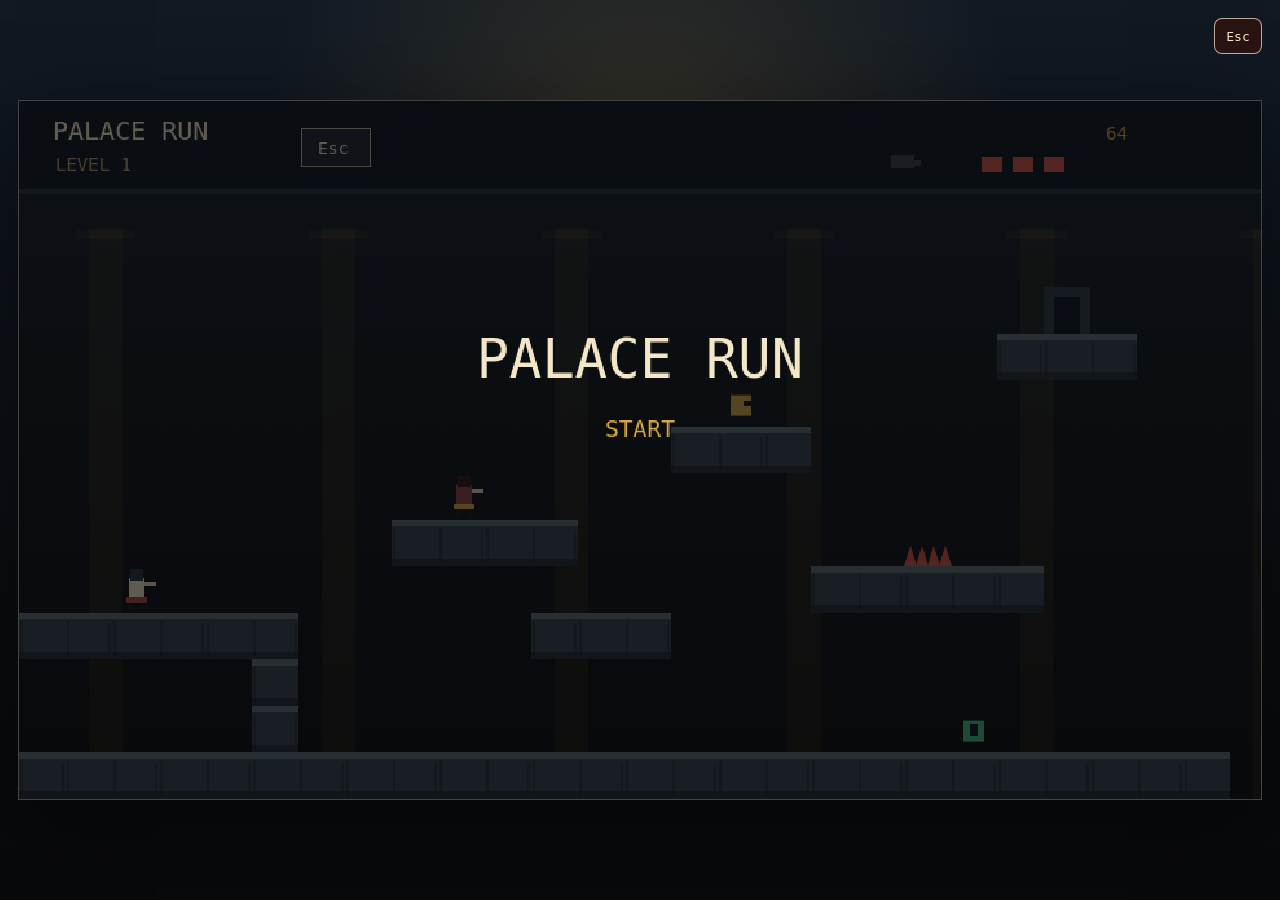
==== index.html @ 2d476b08 "Initial Palace Run prototype" ====
<!doctype html>
<html lang="en">
  <head>
    <meta charset="utf-8">
    <meta name="viewport" content="width=device-width, initial-scale=1">
    <title>Palace Run</title>
    <link rel="stylesheet" href="styles.css">
  </head>
  <body>
    <main class="shell">
      <canvas id="game" width="960" height="540" aria-label="Palace Run game canvas"></canvas>
      <button class="exit-button" data-action="quit" type="button">Esc</button>
      <div class="touch" aria-hidden="true">
        <button data-key="ArrowLeft">Left</button>
        <button data-key="ArrowRight">Right</button>
        <button data-key="ArrowUp">Up</button>
        <button data-key="Space">Blade</button>
        <button data-action="quit">Quit</button>
      </div>
    </main>
    <script src="src/game.js"></script>
  </body>
</html>
---- styles.css ----
:root {
  color-scheme: dark;
  --ink: #f3e7c8;
  --muted: #b7a179;
  --shadow: #15120f;
  --stone: #4d5a65;
  --stone-dark: #26323d;
  --gold: #d7a746;
  --jade: #41b883;
  --danger: #d35345;
  --night: #0e1117;
}

* {
  box-sizing: border-box;
}

html,
body {
  margin: 0;
  min-height: 100%;
  overflow: hidden;
  background:
    radial-gradient(circle at 50% 16%, rgba(215, 167, 70, 0.16), transparent 38%),
    linear-gradient(180deg, #111923 0%, #0b0e12 62%, #08090b 100%);
  color: var(--ink);
  font-family: ui-monospace, "SFMono-Regular", Menlo, Monaco, Consolas, monospace;
}

.shell {
  min-height: 100vh;
  display: grid;
  place-items: center;
  padding: 18px;
}

canvas {
  display: block;
  width: min(100vw - 36px, 1280px);
  height: auto;
  max-height: calc(100vh - 36px);
  image-rendering: pixelated;
  background: #10151c;
  border: 1px solid rgba(243, 231, 200, 0.22);
  box-shadow: 0 28px 90px rgba(0, 0, 0, 0.5);
}

.exit-button {
  position: fixed;
  top: 18px;
  right: 18px;
  z-index: 10;
  min-width: 48px;
  height: 36px;
  border: 1px solid rgba(243, 231, 200, 0.72);
  border-radius: 8px;
  background: rgba(43, 19, 18, 0.96);
  color: var(--ink);
  font: inherit;
  font-size: 13px;
  backdrop-filter: blur(8px);
}

.exit-button:active {
  background: rgba(211, 83, 69, 0.36);
}

.touch {
  position: fixed;
  left: 50%;
  bottom: 18px;
  display: none;
  grid-template-columns: repeat(5, 58px);
  gap: 8px;
  transform: translateX(-50%);
}

.touch button {
  min-width: 0;
  height: 46px;
  border: 1px solid rgba(243, 231, 200, 0.28);
  border-radius: 8px;
  background: rgba(20, 24, 30, 0.72);
  color: var(--ink);
  font: inherit;
  font-size: 12px;
  backdrop-filter: blur(8px);
}

.touch button:active {
  background: rgba(215, 167, 70, 0.36);
}

@media (pointer: coarse), (max-width: 720px) {
  .shell {
    padding: 8px;
    align-content: start;
    padding-top: 12px;
  }

  canvas {
    width: calc(100vw - 16px);
    max-height: calc(100vh - 86px);
  }

  .touch {
    display: grid;
  }
}
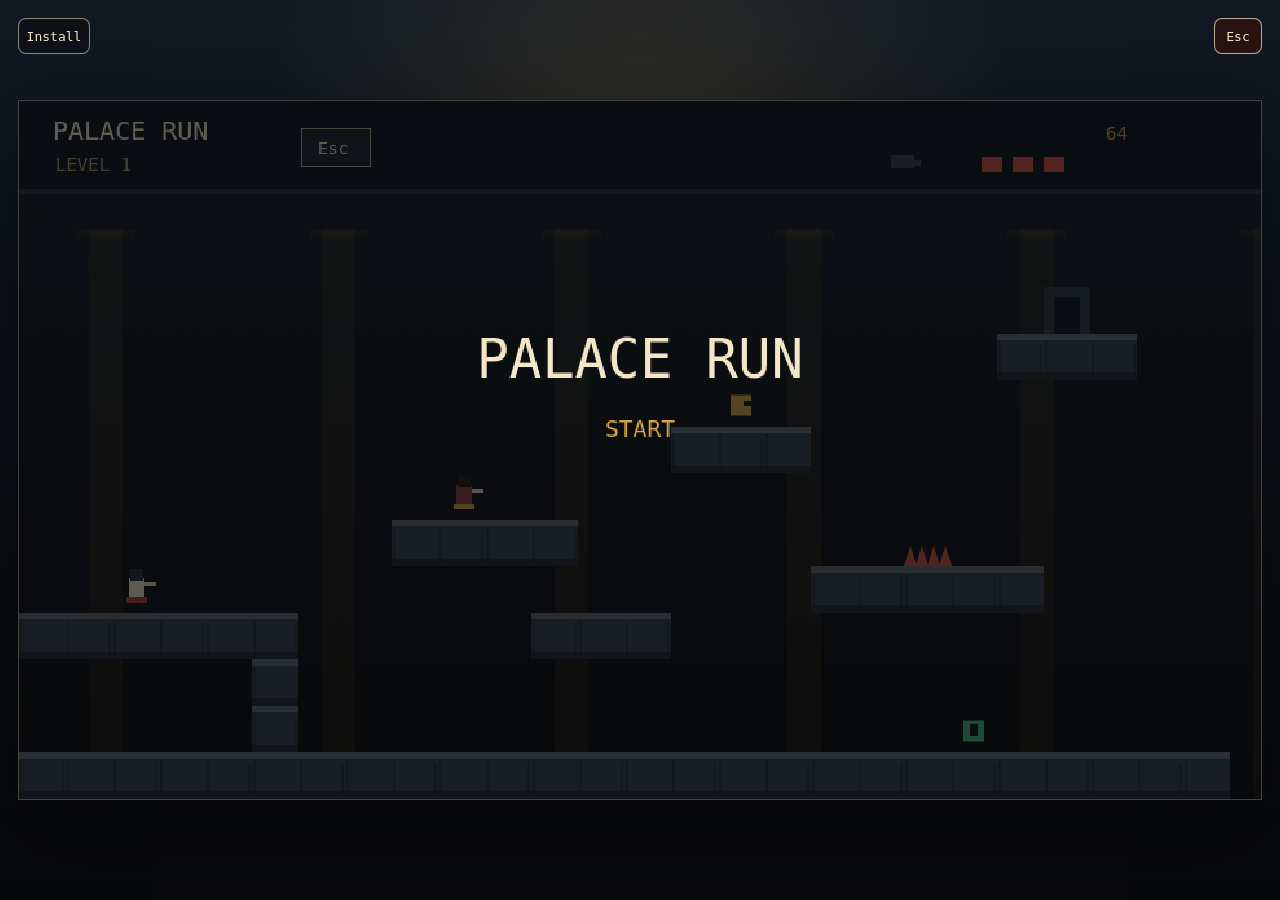
==== commit 742f04e3: "Add installation page and quick start" ====
--- a/index.html
+++ b/index.html
@@ -8,6 +8,7 @@
   </head>
   <body>
     <main class="shell">
+      <a class="install-link" href="install.html">Install</a>
       <canvas id="game" width="960" height="540" aria-label="Palace Run game canvas"></canvas>
       <button class="exit-button" data-action="quit" type="button">Esc</button>
       <div class="touch" aria-hidden="true">
--- a/styles.css
+++ b/styles.css
@@ -19,7 +19,6 @@
 body {
   margin: 0;
   min-height: 100%;
-  overflow: hidden;
   background:
     radial-gradient(circle at 50% 16%, rgba(215, 167, 70, 0.16), transparent 38%),
     linear-gradient(180deg, #111923 0%, #0b0e12 62%, #08090b 100%);
@@ -27,11 +26,39 @@
   font-family: ui-monospace, "SFMono-Regular", Menlo, Monaco, Consolas, monospace;
 }
 
+body:not(.docs-page) {
+  overflow: hidden;
+}
+
 .shell {
   min-height: 100vh;
   display: grid;
   place-items: center;
   padding: 18px;
+}
+
+.install-link {
+  position: fixed;
+  top: 18px;
+  left: 18px;
+  z-index: 10;
+  min-width: 72px;
+  height: 36px;
+  display: inline-grid;
+  place-items: center;
+  border: 1px solid rgba(243, 231, 200, 0.56);
+  border-radius: 8px;
+  background: rgba(14, 17, 23, 0.86);
+  color: var(--ink);
+  font-size: 13px;
+  text-decoration: none;
+  backdrop-filter: blur(8px);
+}
+
+.install-link:hover,
+.top-nav a:hover {
+  border-color: rgba(215, 167, 70, 0.92);
+  color: #fff3d4;
 }
 
 canvas {
@@ -91,6 +118,135 @@
   background: rgba(215, 167, 70, 0.36);
 }
 
+.docs-page {
+  overflow: auto;
+}
+
+.install-shell {
+  width: min(960px, calc(100vw - 32px));
+  margin: 0 auto;
+  padding: 28px 0 52px;
+}
+
+.top-nav {
+  display: flex;
+  justify-content: flex-end;
+  gap: 10px;
+  margin-bottom: 56px;
+}
+
+.top-nav a {
+  min-width: 86px;
+  height: 38px;
+  display: inline-grid;
+  place-items: center;
+  border: 1px solid rgba(243, 231, 200, 0.26);
+  border-radius: 8px;
+  background: rgba(14, 17, 23, 0.72);
+  color: var(--ink);
+  font-size: 13px;
+  text-decoration: none;
+}
+
+.top-nav a[aria-current="page"] {
+  border-color: rgba(215, 167, 70, 0.74);
+  color: #fff3d4;
+}
+
+.install-hero {
+  max-width: 760px;
+  margin-bottom: 34px;
+}
+
+.eyebrow {
+  margin: 0 0 10px;
+  color: var(--gold);
+  font-size: 13px;
+  text-transform: uppercase;
+}
+
+.install-hero h1 {
+  margin: 0 0 16px;
+  color: #fff3d4;
+  font-size: clamp(40px, 7vw, 72px);
+  line-height: 0.95;
+  letter-spacing: 0;
+}
+
+.install-hero p,
+.install-notes li {
+  color: var(--muted);
+  line-height: 1.65;
+}
+
+.install-steps {
+  display: grid;
+  grid-template-columns: repeat(3, minmax(0, 1fr));
+  gap: 14px;
+  margin: 0 0 18px;
+}
+
+.install-steps article,
+.install-notes {
+  border: 1px solid rgba(243, 231, 200, 0.18);
+  border-radius: 8px;
+  background: rgba(14, 17, 23, 0.76);
+  box-shadow: 0 18px 54px rgba(0, 0, 0, 0.28);
+}
+
+.install-steps article {
+  min-width: 0;
+  padding: 18px;
+}
+
+.step-number {
+  width: 34px;
+  height: 34px;
+  display: inline-grid;
+  place-items: center;
+  border: 1px solid rgba(215, 167, 70, 0.64);
+  border-radius: 50%;
+  color: var(--gold);
+}
+
+.install-steps h2,
+.install-notes h2 {
+  margin: 16px 0 12px;
+  color: #fff3d4;
+  font-size: 18px;
+  letter-spacing: 0;
+}
+
+pre {
+  margin: 0;
+  min-height: 96px;
+  overflow-x: auto;
+  padding: 14px;
+  border: 1px solid rgba(77, 90, 101, 0.72);
+  border-radius: 8px;
+  background: rgba(8, 9, 11, 0.78);
+  color: var(--ink);
+  font-size: 12px;
+  line-height: 1.5;
+}
+
+code {
+  font-family: inherit;
+}
+
+.install-notes {
+  padding: 18px 22px 22px;
+}
+
+.install-notes ul {
+  margin: 0;
+  padding-left: 20px;
+}
+
+.install-notes li + li {
+  margin-top: 8px;
+}
+
 @media (pointer: coarse), (max-width: 720px) {
   .shell {
     padding: 8px;
@@ -106,4 +262,27 @@
   .touch {
     display: grid;
   }
-}
+
+  .install-link {
+    top: 12px;
+    left: 12px;
+  }
+}
+
+@media (max-width: 820px) {
+  .install-shell {
+    padding-top: 18px;
+  }
+
+  .top-nav {
+    margin-bottom: 42px;
+  }
+
+  .install-steps {
+    grid-template-columns: 1fr;
+  }
+
+  pre {
+    min-height: auto;
+  }
+}
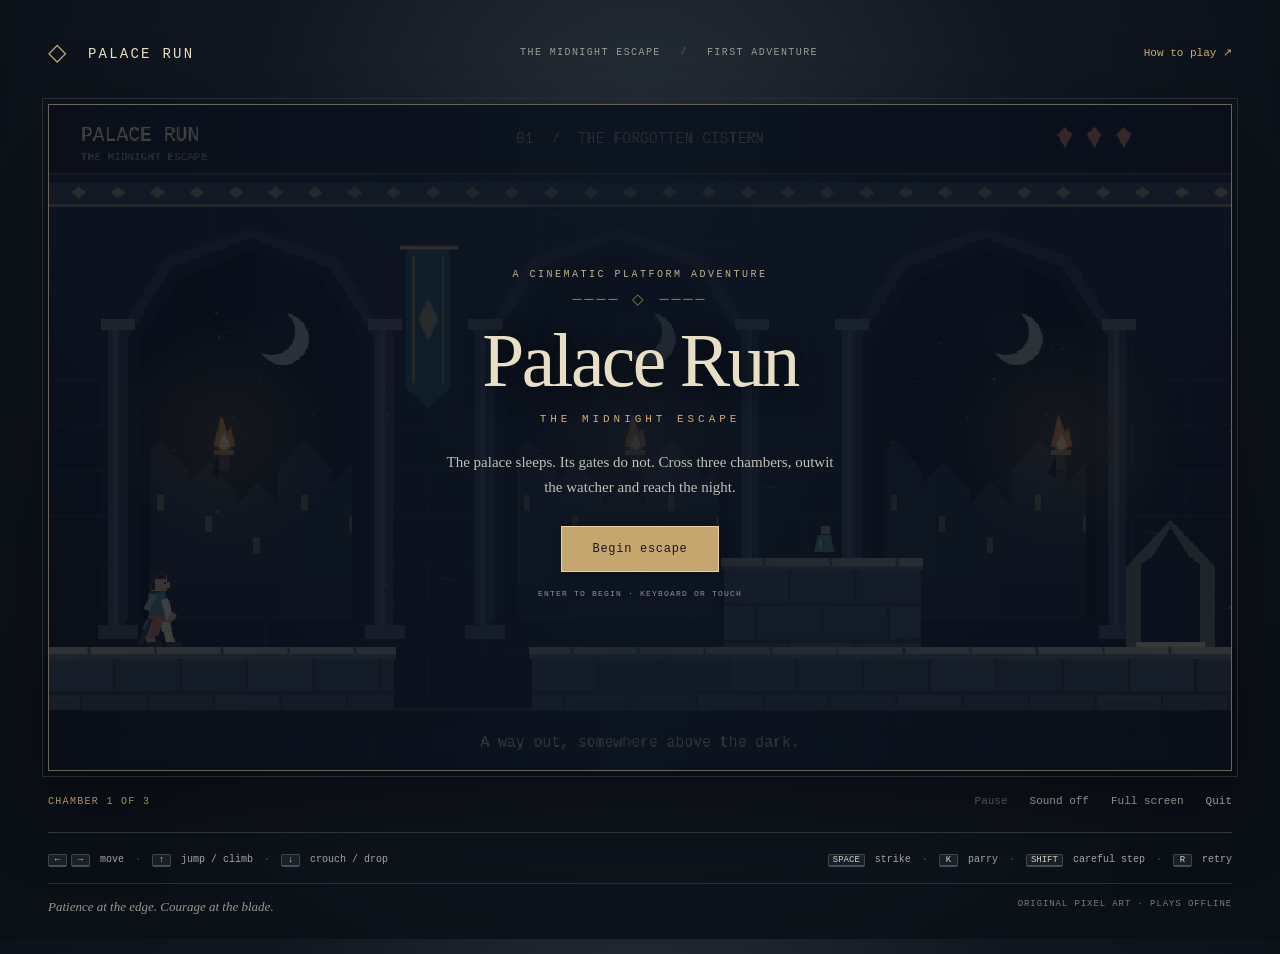
==== commit 8b9ad5c4: "Preserve Palace Run prototype and add classic Prince of Persia launchers" ====
--- a/index.html
+++ b/index.html
@@ -1,24 +1,41 @@
 <!doctype html>
 <html lang="en">
-  <head>
-    <meta charset="utf-8">
-    <meta name="viewport" content="width=device-width, initial-scale=1">
-    <title>Palace Run</title>
-    <link rel="stylesheet" href="styles.css">
-  </head>
-  <body>
-    <main class="shell">
-      <a class="install-link" href="install.html">Install</a>
-      <canvas id="game" width="960" height="540" aria-label="Palace Run game canvas"></canvas>
-      <button class="exit-button" data-action="quit" type="button">Esc</button>
-      <div class="touch" aria-hidden="true">
-        <button data-key="ArrowLeft">Left</button>
-        <button data-key="ArrowRight">Right</button>
-        <button data-key="ArrowUp">Up</button>
-        <button data-key="Space">Blade</button>
-        <button data-action="quit">Quit</button>
-      </div>
-    </main>
-    <script src="src/game.js"></script>
-  </body>
-</html>
+<head>
+  <meta charset="utf-8"><meta name="viewport" content="width=device-width, initial-scale=1">
+  <meta name="description" content="Palace Run: a short cinematic platform adventure. Cross the palace, face its watcher, escape into the night.">
+  <title>Palace Run — The Midnight Escape</title><link rel="stylesheet" href="styles.css">
+</head>
+<body>
+  <main class="shell">
+    <header class="masthead">
+      <a class="wordmark" href="index.html"><span class="emblem" aria-hidden="true">◇</span> PALACE RUN</a>
+      <span class="edition">THE MIDNIGHT ESCAPE <span> / </span> FIRST ADVENTURE</span>
+      <a class="text-link" href="install.html">How to play ↗</a>
+    </header>
+    <section class="game-stage" id="stage" aria-label="Game">
+      <canvas id="game" width="960" height="540" tabindex="0" aria-label="Palace Run. Arrow keys move and jump, Space strikes, K parries, Shift walks carefully, Escape pauses." aria-describedby="controls">This game requires Canvas support.</canvas>
+      <div class="overlay" id="overlay"><div class="title-card">
+        <p class="kicker" id="overlay-kicker">A CINEMATIC PLATFORM ADVENTURE</p><div class="ornament" aria-hidden="true">──── ◇ ────</div>
+        <h1 id="overlay-title">Palace Run</h1><p class="subtitle">THE MIDNIGHT ESCAPE</p>
+        <p class="story" id="overlay-description">The palace sleeps. Its gates do not. Cross three chambers, outwit the watcher and reach the night.</p>
+        <button class="primary" id="primary" type="button">Begin escape</button><p class="start-hint">ENTER TO BEGIN · KEYBOARD OR TOUCH</p>
+      </div></div>
+    </section>
+    <div class="game-toolbar"><span class="room-label" id="room-label">CHAMBER 1 OF 3</span><div class="toolbar-actions">
+      <button id="pause" type="button" disabled>Pause</button><button id="sound" type="button" aria-pressed="false">Sound off</button>
+      <button id="fullscreen" type="button">Full screen</button><button id="quit" type="button">Quit</button>
+    </div></div>
+    <div class="touch" aria-label="Touch game controls">
+      <button data-key="ArrowLeft" aria-label="Move left">←</button><button data-key="ArrowRight" aria-label="Move right">→</button>
+      <button data-key="ArrowUp" aria-label="Jump or climb">↑ Jump</button><button data-key="ArrowDown" aria-label="Crouch or drop">↓</button>
+      <button data-key="Space">Strike</button><button data-key="KeyK">Parry</button><button data-key="ShiftLeft">Walk</button>
+    </div>
+    <section class="controls" id="controls" aria-label="Keyboard controls">
+      <p><kbd>←</kbd><kbd>→</kbd> move <span>·</span> <kbd>↑</kbd> jump / climb <span>·</span> <kbd>↓</kbd> crouch / drop</p>
+      <p><kbd>SPACE</kbd> strike <span>·</span> <kbd>K</kbd> parry <span>·</span> <kbd>SHIFT</kbd> careful step <span>·</span> <kbd>R</kbd> retry</p>
+    </section>
+    <footer><span>Patience at the edge. Courage at the blade.</span><span>ORIGINAL PIXEL ART · PLAYS OFFLINE</span></footer>
+    <p class="sr-only" role="status" aria-live="polite" id="status"></p>
+  </main>
+  <script src="src/engine.js"></script><script src="src/render.js"></script><script src="src/game.js"></script>
+</body></html>
--- a/styles.css
+++ b/styles.css
@@ -1,288 +1,65 @@
-:root {
-  color-scheme: dark;
-  --ink: #f3e7c8;
-  --muted: #b7a179;
-  --shadow: #15120f;
-  --stone: #4d5a65;
-  --stone-dark: #26323d;
-  --gold: #d7a746;
-  --jade: #41b883;
-  --danger: #d35345;
-  --night: #0e1117;
-}
-
-* {
-  box-sizing: border-box;
-}
-
-html,
-body {
-  margin: 0;
-  min-height: 100%;
-  background:
-    radial-gradient(circle at 50% 16%, rgba(215, 167, 70, 0.16), transparent 38%),
-    linear-gradient(180deg, #111923 0%, #0b0e12 62%, #08090b 100%);
-  color: var(--ink);
-  font-family: ui-monospace, "SFMono-Regular", Menlo, Monaco, Consolas, monospace;
-}
-
-body:not(.docs-page) {
-  overflow: hidden;
-}
-
-.shell {
-  min-height: 100vh;
-  display: grid;
-  place-items: center;
-  padding: 18px;
-}
-
-.install-link {
-  position: fixed;
-  top: 18px;
-  left: 18px;
-  z-index: 10;
-  min-width: 72px;
-  height: 36px;
-  display: inline-grid;
-  place-items: center;
-  border: 1px solid rgba(243, 231, 200, 0.56);
-  border-radius: 8px;
-  background: rgba(14, 17, 23, 0.86);
-  color: var(--ink);
-  font-size: 13px;
-  text-decoration: none;
-  backdrop-filter: blur(8px);
-}
-
-.install-link:hover,
-.top-nav a:hover {
-  border-color: rgba(215, 167, 70, 0.92);
-  color: #fff3d4;
-}
-
-canvas {
-  display: block;
-  width: min(100vw - 36px, 1280px);
-  height: auto;
-  max-height: calc(100vh - 36px);
-  image-rendering: pixelated;
-  background: #10151c;
-  border: 1px solid rgba(243, 231, 200, 0.22);
-  box-shadow: 0 28px 90px rgba(0, 0, 0, 0.5);
-}
-
-.exit-button {
-  position: fixed;
-  top: 18px;
-  right: 18px;
-  z-index: 10;
-  min-width: 48px;
-  height: 36px;
-  border: 1px solid rgba(243, 231, 200, 0.72);
-  border-radius: 8px;
-  background: rgba(43, 19, 18, 0.96);
-  color: var(--ink);
-  font: inherit;
-  font-size: 13px;
-  backdrop-filter: blur(8px);
-}
-
-.exit-button:active {
-  background: rgba(211, 83, 69, 0.36);
-}
-
-.touch {
-  position: fixed;
-  left: 50%;
-  bottom: 18px;
-  display: none;
-  grid-template-columns: repeat(5, 58px);
-  gap: 8px;
-  transform: translateX(-50%);
-}
-
-.touch button {
-  min-width: 0;
-  height: 46px;
-  border: 1px solid rgba(243, 231, 200, 0.28);
-  border-radius: 8px;
-  background: rgba(20, 24, 30, 0.72);
-  color: var(--ink);
-  font: inherit;
-  font-size: 12px;
-  backdrop-filter: blur(8px);
-}
-
-.touch button:active {
-  background: rgba(215, 167, 70, 0.36);
-}
-
-.docs-page {
-  overflow: auto;
-}
-
-.install-shell {
-  width: min(960px, calc(100vw - 32px));
-  margin: 0 auto;
-  padding: 28px 0 52px;
-}
-
-.top-nav {
-  display: flex;
-  justify-content: flex-end;
-  gap: 10px;
-  margin-bottom: 56px;
-}
-
-.top-nav a {
-  min-width: 86px;
-  height: 38px;
-  display: inline-grid;
-  place-items: center;
-  border: 1px solid rgba(243, 231, 200, 0.26);
-  border-radius: 8px;
-  background: rgba(14, 17, 23, 0.72);
-  color: var(--ink);
-  font-size: 13px;
-  text-decoration: none;
-}
-
-.top-nav a[aria-current="page"] {
-  border-color: rgba(215, 167, 70, 0.74);
-  color: #fff3d4;
-}
-
-.install-hero {
-  max-width: 760px;
-  margin-bottom: 34px;
-}
-
-.eyebrow {
-  margin: 0 0 10px;
-  color: var(--gold);
-  font-size: 13px;
-  text-transform: uppercase;
-}
-
-.install-hero h1 {
-  margin: 0 0 16px;
-  color: #fff3d4;
-  font-size: clamp(40px, 7vw, 72px);
-  line-height: 0.95;
-  letter-spacing: 0;
-}
-
-.install-hero p,
-.install-notes li {
-  color: var(--muted);
-  line-height: 1.65;
-}
-
-.install-steps {
-  display: grid;
-  grid-template-columns: repeat(3, minmax(0, 1fr));
-  gap: 14px;
-  margin: 0 0 18px;
-}
-
-.install-steps article,
-.install-notes {
-  border: 1px solid rgba(243, 231, 200, 0.18);
-  border-radius: 8px;
-  background: rgba(14, 17, 23, 0.76);
-  box-shadow: 0 18px 54px rgba(0, 0, 0, 0.28);
-}
-
-.install-steps article {
-  min-width: 0;
-  padding: 18px;
-}
-
-.step-number {
-  width: 34px;
-  height: 34px;
-  display: inline-grid;
-  place-items: center;
-  border: 1px solid rgba(215, 167, 70, 0.64);
-  border-radius: 50%;
-  color: var(--gold);
-}
-
-.install-steps h2,
-.install-notes h2 {
-  margin: 16px 0 12px;
-  color: #fff3d4;
-  font-size: 18px;
-  letter-spacing: 0;
-}
-
-pre {
-  margin: 0;
-  min-height: 96px;
-  overflow-x: auto;
-  padding: 14px;
-  border: 1px solid rgba(77, 90, 101, 0.72);
-  border-radius: 8px;
-  background: rgba(8, 9, 11, 0.78);
-  color: var(--ink);
-  font-size: 12px;
-  line-height: 1.5;
-}
-
-code {
-  font-family: inherit;
-}
-
-.install-notes {
-  padding: 18px 22px 22px;
-}
-
-.install-notes ul {
-  margin: 0;
-  padding-left: 20px;
-}
-
-.install-notes li + li {
-  margin-top: 8px;
-}
-
-@media (pointer: coarse), (max-width: 720px) {
-  .shell {
-    padding: 8px;
-    align-content: start;
-    padding-top: 12px;
-  }
-
-  canvas {
-    width: calc(100vw - 16px);
-    max-height: calc(100vh - 86px);
-  }
-
-  .touch {
-    display: grid;
-  }
-
-  .install-link {
-    top: 12px;
-    left: 12px;
-  }
-}
-
-@media (max-width: 820px) {
-  .install-shell {
-    padding-top: 18px;
-  }
-
-  .top-nav {
-    margin-bottom: 42px;
-  }
-
-  .install-steps {
-    grid-template-columns: 1fr;
-  }
-
-  pre {
-    min-height: auto;
-  }
-}
+:root { color-scheme: dark; --ink: #e9dfc5; --muted: #939990; --gold: #ceab70; --line: #333a3c; }
+* { box-sizing: border-box; }
+html, body { margin: 0; min-height: 100%; }
+body { background: radial-gradient(ellipse at 50% 20%, #27303a 0, #111720 43%, #0b1017 85%); color: var(--ink); font: 14px ui-monospace, "SFMono-Regular", Menlo, Consolas, monospace; }
+button, a { -webkit-tap-highlight-color: transparent; }
+button { font: inherit; cursor: pointer; }
+button:disabled { opacity: .4; cursor: default; }
+button:focus-visible, a:focus-visible, canvas:focus-visible { outline: 2px solid #e4c183; outline-offset: 4px; }
+a { color: inherit; }
+.shell { max-width: 1248px; padding: 0 32px; margin: 0 auto; }
+.masthead { display: flex; align-items: center; justify-content: space-between; gap: 20px; height: 104px; }
+.wordmark { font-size: 14px; letter-spacing: .16em; text-decoration: none; white-space: nowrap; }
+.emblem { color: var(--gold); font-size: 24px; vertical-align: -2px; margin-right: 9px; }
+.edition { color: #9b9f98; font-size: 10px; letter-spacing: .14em; }
+.edition span { color: #5c665f; margin: 0 12px; }
+.text-link { color: var(--gold); font-size: 11px; text-decoration: none; white-space: nowrap; }
+.text-link:hover { color: #f1d6a1; }
+.game-stage { position: relative; border: 1px solid #686556; outline: 1px solid #242e36; outline-offset: 5px; box-shadow: 0 30px 80px #0006; background: #0c121c; isolation: isolate; }
+canvas { display: block; width: 100%; height: auto; image-rendering: pixelated; touch-action: none; }
+.overlay { position: absolute; inset: 0; display: grid; place-items: center; background: linear-gradient(90deg, #080d17bb, #0b1420d9 50%, #080d17bb); text-align: center; padding: 18px; }
+.overlay[hidden] { display: none; }
+.title-card { width: min(100%, 520px); }
+.kicker { color: #c2b088; letter-spacing: .25em; font-size: 10px; margin: 0 0 10px; }
+.ornament { font-size: 15px; color: #8e7753; letter-spacing: .2em; margin-bottom: 13px; }
+h1 { font-family: Georgia, "Times New Roman", serif; font-weight: 400; font-size: clamp(36px, 5.9vw, 78px); line-height: 1.02; letter-spacing: -.035em; margin: 0 0 14px; text-shadow: 0 4px 24px #0009; }
+.subtitle { color: var(--gold); letter-spacing: .36em; font-size: 11px; }
+.story { max-width: 390px; margin: 25px auto; color: #c2c0b4; font: 15px/1.7 Georgia, serif; }
+.primary { background: #c5a66f; color: #151b22; border: 1px solid #ecd2a1; min-height: 46px; padding: 12px 30px; font-size: 12px; letter-spacing: .06em; box-shadow: 0 4px 20px #0004; }
+.primary:hover { background: #e2c28b; }
+.start-hint { color: #8f968f; font-size: 8px; letter-spacing: .15em; margin-top: 17px; }
+.game-toolbar { display: flex; align-items: center; justify-content: space-between; min-height: 62px; gap: 12px; border-bottom: 1px solid var(--line); }
+.room-label { font-size: 10px; color: var(--gold); letter-spacing: .13em; }
+.toolbar-actions { display: flex; gap: 22px; }
+.toolbar-actions button { border: 0; padding: 9px 0; color: #afb2a9; background: transparent; font-size: 11px; }
+.toolbar-actions button:hover:not(:disabled) { color: #f4d496; }
+.controls { padding: 17px 0 13px; display: flex; justify-content: space-between; gap: 10px; flex-wrap: wrap; }
+.controls p { font-size: 10px; line-height: 2; color: #a7aca5; margin: 0; }
+.controls span { color: #4e5c61; padding: 0 5px; }
+kbd { display: inline-block; font: 9px ui-monospace, monospace; padding: 0 4px; min-width: 19px; text-align: center; border: 1px solid #3d484d; border-bottom: 2px solid #465058; background: #19212b; border-radius: 2px; color: #e1d7bd; margin-right: 4px; }
+footer { display: flex; justify-content: space-between; gap: 12px; padding: 15px 0 24px; border-top: 1px solid #252e37; color: #737d80; font-size: 9px; }
+footer span:first-child { font: italic 13px Georgia, serif; color: #93998f; } footer span:last-child { letter-spacing: .1em; }
+.touch { display: none; gap: 7px; padding: 16px 0 0; justify-content: center; flex-wrap: wrap; }
+.touch button { min-width: 44px; min-height: 44px; border: 1px solid #515b5d; background: #26323f; color: var(--ink); padding: 8px 12px; border-radius: 4px; touch-action: none; user-select: none; }
+.touch button:active { background: #816e4a; }
+.sr-only { position: absolute; width: 1px; height: 1px; padding: 0; overflow: hidden; clip: rect(0, 0, 0, 0); white-space: nowrap; border: 0; }
+.game-stage:fullscreen { display: grid; place-items: center; width: 100%; height: 100%; border: 0; outline: 0; }
+.game-stage:fullscreen canvas { width: min(100vw, 177.777vh); max-height: 100vh; }
+.game-stage:fullscreen .overlay { position: absolute; }
+.docs-page { line-height: 1.7; }
+.install-shell { max-width: 880px; padding: 32px; margin: auto; }
+.top-nav { display: flex; gap: 25px; justify-content: flex-end; margin-bottom: 60px; }
+.top-nav a { color: var(--gold); text-decoration: none; }
+.install-hero h1 { font-size: 56px; }
+.eyebrow { color: var(--gold); font-size: 11px; letter-spacing: .13em; text-transform: uppercase; }
+.install-hero p { color: #a7aca5; max-width: 600px; }
+.install-steps { display: grid; grid-template-columns: repeat(3, 1fr); gap: 16px; margin-top: 28px; }
+.install-steps article, .install-notes { border: 1px solid var(--line); background: #111923; padding: 20px; min-width: 0; }
+.install-steps h2, .install-notes h2 { font: 23px Georgia, serif; }
+.step-number { color: var(--gold); }
+.install-notes { margin-top: 20px; }
+pre { white-space: pre-wrap; overflow-wrap: anywhere; font-size: 11px; color: #d9c8a6; }
+@media (pointer: coarse), (max-width: 720px) { .touch { display: flex; } }
+@media (max-width: 820px) { .shell { padding: 0 16px; } .masthead { height: 74px; } .edition { display: none; } .story { margin: 16px auto; } .controls { justify-content: center; } .install-steps { grid-template-columns: 1fr; } }
+@media (max-width: 580px) { .shell { padding: 0 10px; } .masthead { height: 62px; } .wordmark { font-size: 11px; } .kicker, .ornament, .start-hint { display: none; } .title-card h1 { font-size: 35px; margin-bottom: 8px; } .subtitle { font-size: 8px; } .story { font-size: 12px; margin: 10px auto; max-width: 300px; line-height: 1.4; } .primary { min-height: 38px; padding: 8px 20px; } .toolbar-actions { gap: 13px; } .room-label { font-size: 8px; } .toolbar-actions button { font-size: 10px; } footer { flex-direction: column; } .controls { gap: 2px; } .overlay { padding: 10px; } }
+@media (prefers-reduced-motion: reduce) { * { scroll-behavior: auto !important; } }
